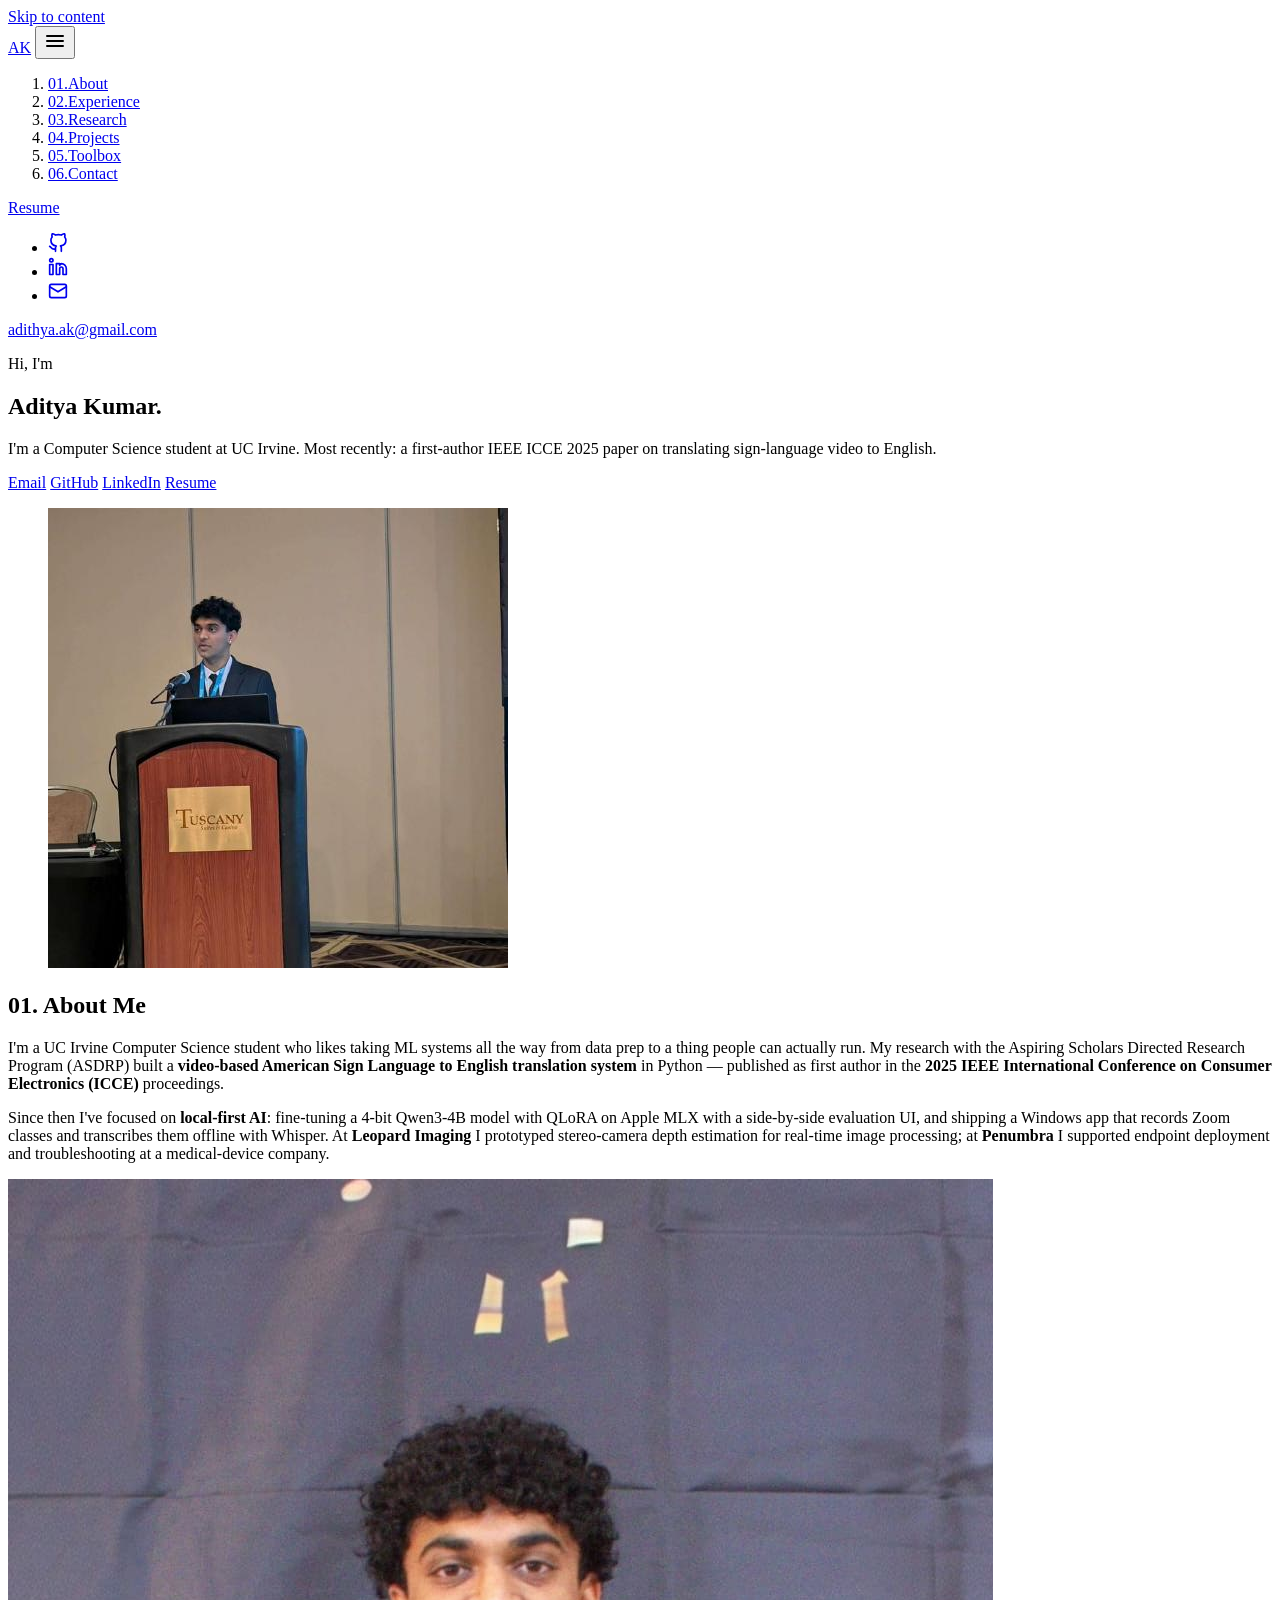
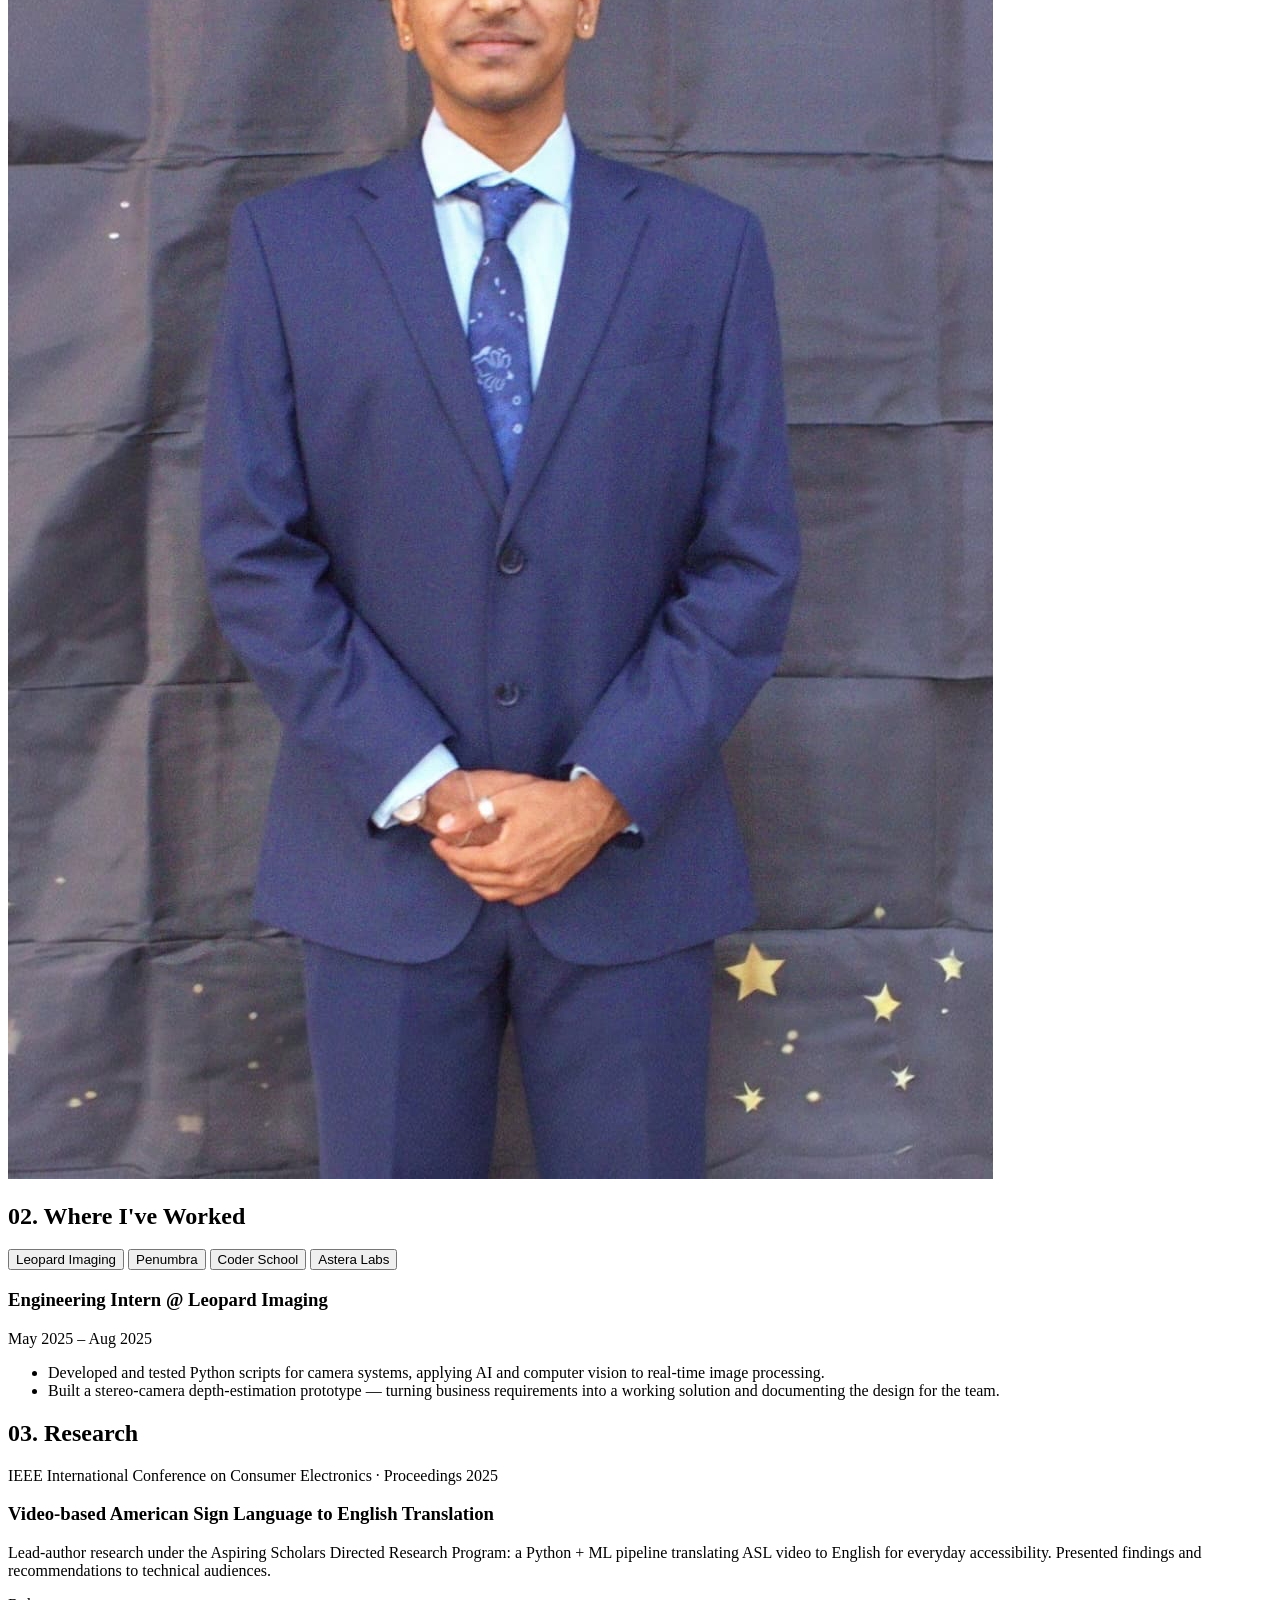
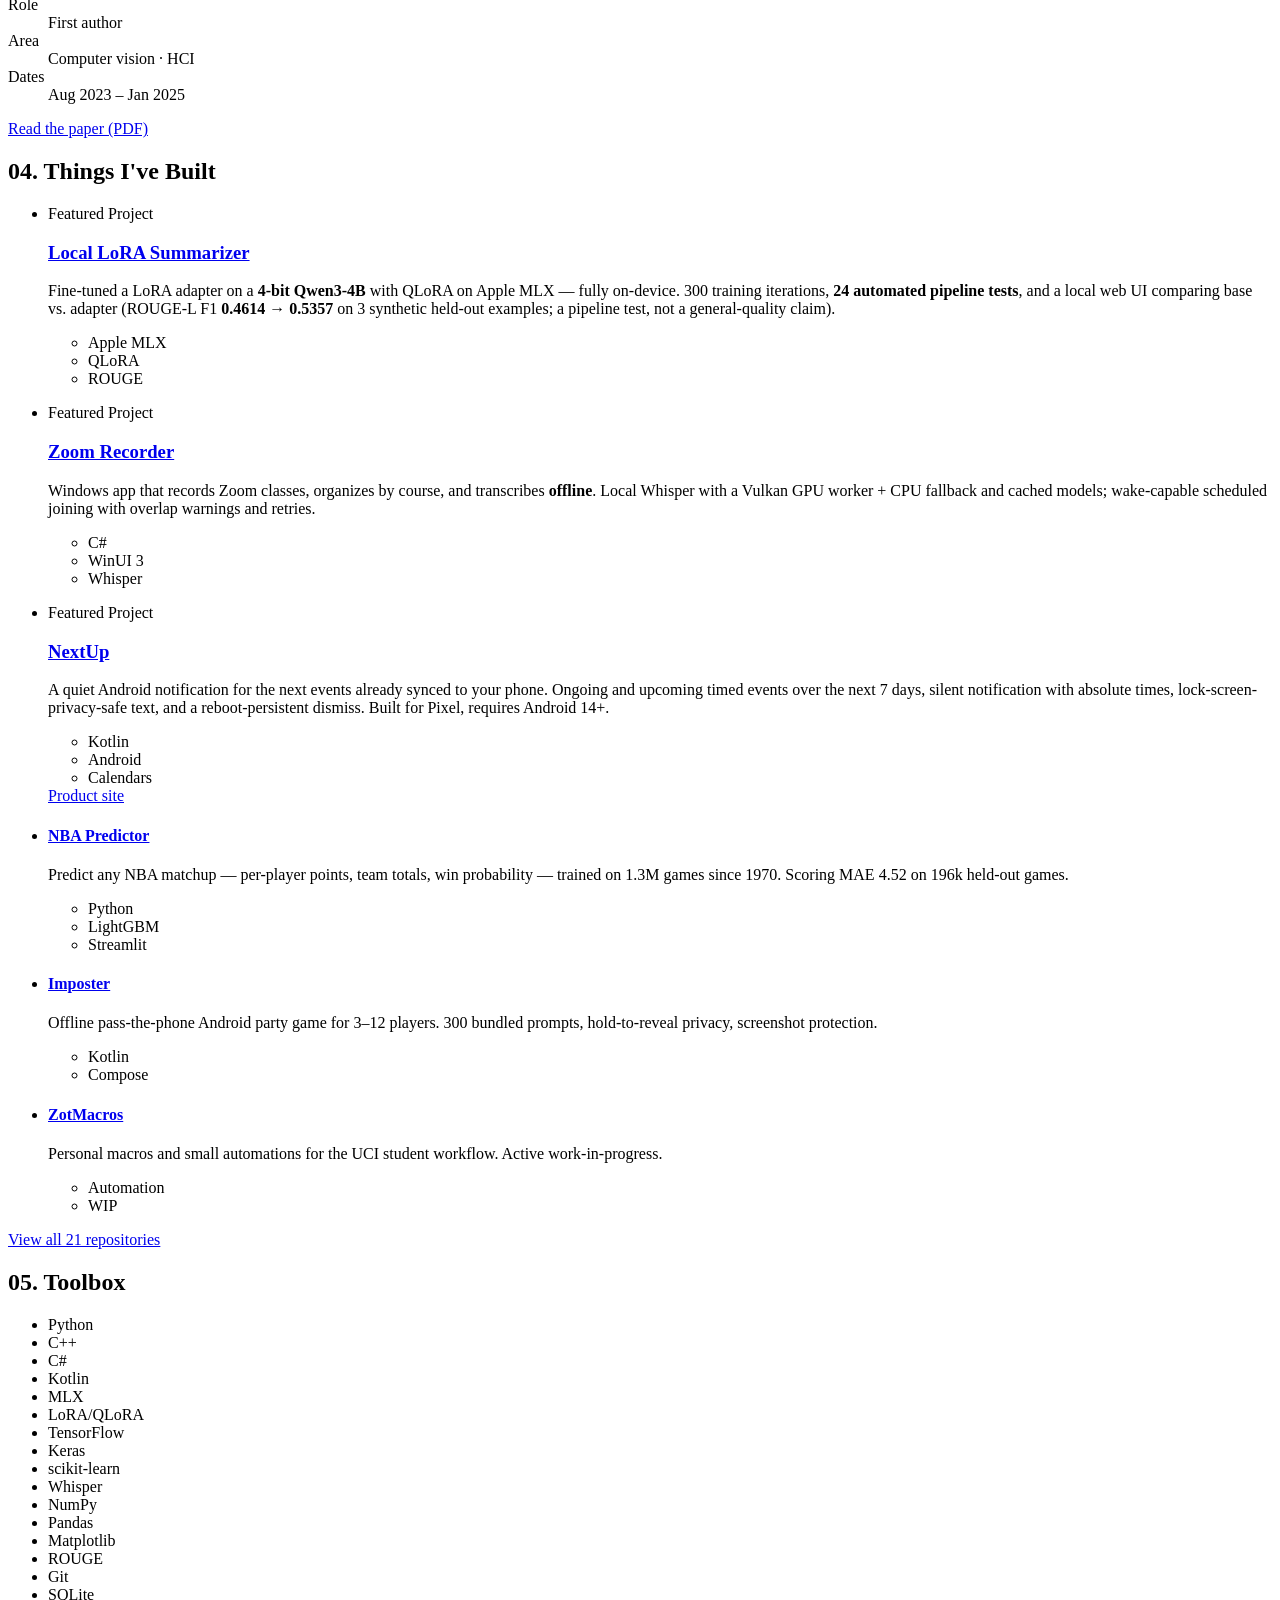
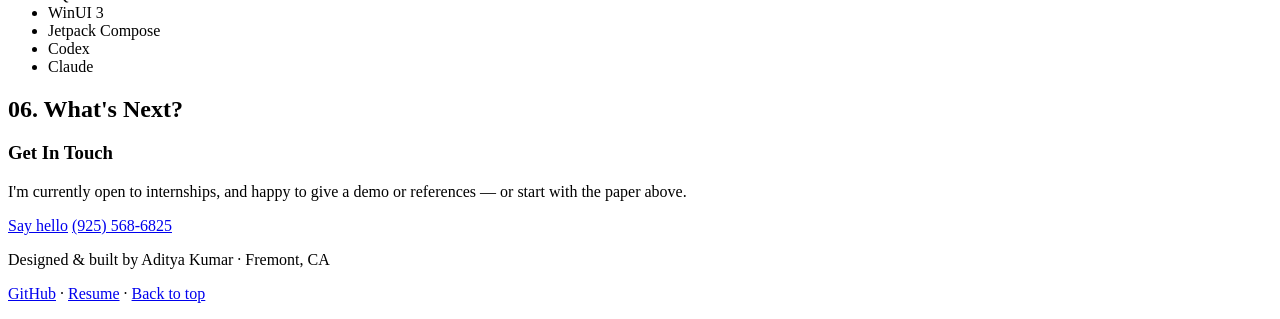
==== index.html @ 3fb46776 "Personal portfolio site (fusion design), published via GitHub Pages" ====
<!doctype html>
<html lang="en">
<head>
  <meta charset="utf-8" />
  <meta name="viewport" content="width=device-width, initial-scale=1" />
  <title>Aditya Kumar — Computer Science @ UC Irvine</title>
  <meta name="description" content="Aditya Kumar is a Computer Science student at UC Irvine, first author of an IEEE ICCE 2025 paper on video-based ASL translation. He builds local-first ML systems and on-device apps." />
  <link rel="icon" href="data:image/svg+xml,<svg xmlns='http://www.w3.org/2000/svg' viewBox='0 0 100 100'><rect width='100' height='100' rx='24' fill='%231B1B1F'/><text x='50' y='66' font-size='38' text-anchor='middle' font-family='sans-serif' font-weight='900' fill='%23FFC53D'>AK</text></svg>" />
  <link rel="preconnect" href="https://fonts.googleapis.com" />
  <link rel="preconnect" href="https://fonts.gstatic.com" crossorigin />
  <link href="https://fonts.googleapis.com/css2?family=Archivo:wght@500;600;700;800;900&family=Inter:wght@400;500;600&family=JetBrains+Mono:wght@400;500&display=swap" rel="stylesheet" />
  <link rel="stylesheet" href="style.css" />
</head>
<body>
  <a class="skip" href="#main">Skip to content</a>

  <header class="topbar">
    <nav class="topbar-inner" aria-label="Primary">
      <a class="logo" href="#top" aria-label="Aditya Kumar, back to top"><span aria-hidden="true">AK</span></a>
      <button class="menu-btn" id="menuBtn" aria-expanded="false" aria-controls="menuList" aria-label="Menu">
        <svg width="24" height="24" viewBox="0 0 24 24" fill="none" stroke="currentColor" stroke-width="2" stroke-linecap="round"><path d="M4 7h16M4 12h16M4 17h16"/></svg>
      </button>
      <div class="menu" id="menuList">
        <ol>
          <li><a href="#about"><span>01.</span>About</a></li>
          <li><a href="#experience"><span>02.</span>Experience</a></li>
          <li><a href="#research"><span>03.</span>Research</a></li>
          <li><a href="#projects"><span>04.</span>Projects</a></li>
          <li><a href="#skills"><span>05.</span>Toolbox</a></li>
          <li><a href="#contact"><span>06.</span>Contact</a></li>
        </ol>
        <div class="menu-foot">
          <a class="resume-btn" href="assets/Aditya-Kumar-Resume.pdf" download>Resume</a>
        </div>
      </div>
    </nav>
  </header>

  <div class="rail rail-left" aria-hidden="true">
    <ul>
      <li><a href="https://github.com/adityatheperson" target="_blank" rel="noopener" aria-label="GitHub" tabindex="-1"><svg width="20" height="20" viewBox="0 0 24 24" fill="none" stroke="currentColor" stroke-width="2" stroke-linecap="round" stroke-linejoin="round"><path d="M9 19c-5 1.5-5-2.5-7-3m14 6v-3.87a3.37 3.37 0 0 0-.94-2.61c3.14-.35 6.44-1.54 6.44-7A5.44 5.44 0 0 0 20 4.77 5.07 5.07 0 0 0 19.91 1S18.73.65 16 2.48a13.38 13.38 0 0 0-7 0C6.27.65 5.09 1 5.09 1A5.07 5.07 0 0 0 5 4.77a5.44 5.44 0 0 0-1.5 3.78c0 5.42 3.3 6.61 6.44 7A3.37 3.37 0 0 0 9 18.13V22"/></svg></a></li>
      <li><a href="https://www.linkedin.com/in/aditya-kumar-uci" target="_blank" rel="noopener" aria-label="LinkedIn" tabindex="-1"><svg width="20" height="20" viewBox="0 0 24 24" fill="none" stroke="currentColor" stroke-width="2" stroke-linecap="round" stroke-linejoin="round"><path d="M16 8a6 6 0 0 1 6 6v7h-4v-7a2 2 0 0 0-2-2 2 2 0 0 0-2 2v7h-4V8h4v2a6 6 0 0 1 2-2z"/><rect x="2" y="9" width="4" height="12"/><circle cx="4" cy="4" r="2"/></svg></a></li>
      <li><a href="mailto:adithya.ak@gmail.com" aria-label="Email" tabindex="-1"><svg width="20" height="20" viewBox="0 0 24 24" fill="none" stroke="currentColor" stroke-width="2" stroke-linecap="round" stroke-linejoin="round"><rect x="2" y="4" width="20" height="16" rx="2"/><path d="m22 7-10 6L2 7"/></svg></a></li>
    </ul>
  </div>
  <div class="rail rail-right" aria-hidden="true">
    <a href="mailto:adithya.ak@gmail.com" tabindex="-1">adithya.ak@gmail.com</a>
  </div>

  <main id="main">
    <section class="hero" id="top" aria-label="Introduction">
      <div class="hero-text">
        <p class="mono greeting">Hi, I'm</p>
        <h1>Aditya Kumar.</h1>
        <p class="lede">I'm a Computer Science student at UC Irvine. Most recently: a first-author IEEE ICCE 2025 paper on translating sign-language video to English.</p>
        <p class="intro-links">
          <a href="mailto:adithya.ak@gmail.com">Email</a>
          <a href="https://github.com/adityatheperson" target="_blank" rel="noopener">GitHub</a>
          <a href="https://www.linkedin.com/in/aditya-kumar-uci" target="_blank" rel="noopener">LinkedIn</a>
          <a href="assets/Aditya-Kumar-Resume.pdf" download>Resume</a>
        </p>
      </div>
      <figure class="hero-photo">
        <img src="assets/portrait.jpg" alt="Aditya Kumar presenting at a podium" width="460" height="460" fetchpriority="high" />
      </figure>
    </section>

    <section class="section" id="about" aria-label="About">
      <h2 class="numbered"><span>01.</span> About Me</h2>
      <div class="about-grid">
        <div class="about-copy">
          <p>I'm a UC Irvine Computer Science student who likes taking ML systems all the way from data prep to a thing people can actually run. My research with the Aspiring Scholars Directed Research Program (ASDRP) built a <strong>video-based American Sign Language to English translation system</strong> in Python — published as first author in the <strong>2025 IEEE International Conference on Consumer Electronics (ICCE)</strong> proceedings.</p>
          <p>Since then I've focused on <strong>local-first AI</strong>: fine-tuning a 4-bit Qwen3-4B model with QLoRA on Apple MLX with a side-by-side evaluation UI, and shipping a Windows app that records Zoom classes and transcribes them offline with Whisper. At <strong>Leopard Imaging</strong> I prototyped stereo-camera depth estimation for real-time image processing; at <strong>Penumbra</strong> I supported endpoint deployment and troubleshooting at a medical-device company.</p>
        </div>
        <div class="about-photo">
          <img src="assets/about-photo.jpg" alt="Portrait of Aditya Kumar" width="985" height="1600" loading="lazy" />
        </div>
      </div>
    </section>

    <section class="section" id="experience" aria-label="Experience">
      <h2 class="numbered"><span>02.</span> Where I've Worked</h2>
      <div class="tabs" id="jobTabs">
        <div class="tab-list" role="tablist" aria-label="Jobs">
          <button role="tab" id="tab-0" aria-controls="panel-0" aria-selected="true">Leopard Imaging</button>
          <button role="tab" id="tab-1" aria-controls="panel-1" aria-selected="false" tabindex="-1">Penumbra</button>
          <button role="tab" id="tab-2" aria-controls="panel-2" aria-selected="false" tabindex="-1">Coder School</button>
          <button role="tab" id="tab-3" aria-controls="panel-3" aria-selected="false" tabindex="-1">Astera Labs</button>
        </div>
        <div class="tab-panels">
          <div role="tabpanel" id="panel-0" aria-labelledby="tab-0">
            <h3>Engineering Intern <span class="at">@ Leopard Imaging</span></h3>
            <p class="mono range">May 2025 – Aug 2025</p>
            <ul>
              <li>Developed and tested Python scripts for camera systems, applying AI and computer vision to real-time image processing.</li>
              <li>Built a stereo-camera depth-estimation prototype — turning business requirements into a working solution and documenting the design for the team.</li>
            </ul>
          </div>
          <div role="tabpanel" id="panel-1" aria-labelledby="tab-1" hidden>
            <h3>Information Technology Intern <span class="at">@ <a href="https://www.penumbrainc.com" target="_blank" rel="noopener">Penumbra, Inc.</a></span></h3>
            <p class="mono range">Jun 2026 – Aug 2026</p>
            <ul><li>Supported endpoint hardware deployment, enterprise software, and troubleshooting for internal users at a medical-device company.</li></ul>
          </div>
          <div role="tabpanel" id="panel-2" aria-labelledby="tab-2" hidden>
            <h3>Code Teacher <span class="at">@ The Coder School</span></h3>
            <p class="mono range">Jan 2026 – Present · 10 hrs/wk</p>
            <ul>
              <li>Teach project-based coding to kids from 2nd to 9th grade — concepts through building, not lectures.</li>
              <li>Mainly Scratch with younger kids and Python with older ones.</li>
            </ul>
          </div>
          <div role="tabpanel" id="panel-3" aria-labelledby="tab-3" hidden>
            <h3>Intern <span class="at">@ <a href="https://www.asteralabs.com" target="_blank" rel="noopener">Astera Labs</a></span></h3>
            <p class="mono range">May 2022 – Aug 2022 · 26 hrs/wk</p>
            <ul>
              <li>Paid summer intern (grade 9) at a connectivity-chip company, rotating across departments and mentors.</li>
              <li>Assisted in writing accessory programs and refining chip-design processes; built skills in presentation, organization, communication, and design process.</li>
            </ul>
          </div>
        </div>
      </div>
    </section>

    <section class="section" id="research" aria-label="Research">
      <h2 class="numbered"><span>03.</span> Research</h2>
      <article class="paper">
        <p class="mono venue">IEEE International Conference on Consumer Electronics · Proceedings 2025</p>
        <h3>Video-based American Sign Language to English Translation</h3>
        <p>Lead-author research under the Aspiring Scholars Directed Research Program: a Python + ML pipeline translating ASL video to English for everyday accessibility. Presented findings and recommendations to technical audiences.</p>
        <dl class="paper-meta">
          <div><dt>Role</dt><dd>First author</dd></div>
          <div><dt>Area</dt><dd>Computer vision · HCI</dd></div>
          <div><dt>Dates</dt><dd>Aug 2023 – Jan 2025</dd></div>
        </dl>
        <a class="text-link" href="assets/Aditya-Kumar-ASL-Paper-ICCE-2025.pdf" target="_blank" rel="noopener">Read the paper (PDF)</a>
      </article>
    </section>

    <section class="section" id="projects" aria-label="Projects">
      <h2 class="numbered"><span>04.</span> Things I've Built</h2>
      <ul class="featured-list">
        <li class="sticker s-blue">
          <p class="mono overline">Featured Project</p>
          <h3><a href="https://github.com/adityatheperson/lorasummarizer" target="_blank" rel="noopener">Local LoRA Summarizer</a></h3>
          <p>Fine-tuned a LoRA adapter on a <strong>4-bit Qwen3-4B</strong> with QLoRA on Apple MLX — fully on-device. 300 training iterations, <strong>24 automated pipeline tests</strong>, and a local web UI comparing base vs. adapter (ROUGE-L F1 <strong>0.4614 → 0.5357</strong> on 3 synthetic held-out examples; a pipeline test, not a general-quality claim).</p>
          <ul class="mono tech"><li>Apple MLX</li><li>QLoRA</li><li>ROUGE</li></ul>
        </li>
        <li class="sticker s-green">
          <p class="mono overline">Featured Project</p>
          <h3><a href="https://github.com/adityatheperson/ZoomRecorder" target="_blank" rel="noopener">Zoom Recorder</a></h3>
          <p>Windows app that records Zoom classes, organizes by course, and transcribes <strong>offline</strong>. Local Whisper with a Vulkan GPU worker + CPU fallback and cached models; wake-capable scheduled joining with overlap warnings and retries.</p>
          <ul class="mono tech"><li>C#</li><li>WinUI 3</li><li>Whisper</li></ul>
        </li>
        <li class="sticker s-yellow">
          <p class="mono overline">Featured Project</p>
          <h3><a href="https://github.com/adityatheperson/Nextup" target="_blank" rel="noopener">NextUp</a></h3>
          <p>A quiet Android notification for the next events already synced to your phone. Ongoing and upcoming timed events over the next 7 days, silent notification with absolute times, lock-screen-privacy-safe text, and a reboot-persistent dismiss. Built for Pixel, requires Android 14+.</p>
          <ul class="mono tech"><li>Kotlin</li><li>Android</li><li>Calendars</li></ul>
          <a class="text-link" href="https://adityatheperson.github.io/Nextup/" target="_blank" rel="noopener">Product site</a>
        </li>
      </ul>
      <ul class="other-grid">
        <li class="sticker s-orange">
          <h4><a href="https://github.com/adityatheperson/nbapredictor" target="_blank" rel="noopener">NBA Predictor</a></h4>
          <p>Predict any NBA matchup — per-player points, team totals, win probability — trained on 1.3M games since 1970. Scoring MAE 4.52 on 196k held-out games.</p>
          <ul class="mono tech"><li>Python</li><li>LightGBM</li><li>Streamlit</li></ul>
        </li>
        <li class="sticker s-purple">
          <h4><a href="https://github.com/adityatheperson/imposter" target="_blank" rel="noopener">Imposter</a></h4>
          <p>Offline pass-the-phone Android party game for 3–12 players. 300 bundled prompts, hold-to-reveal privacy, screenshot protection.</p>
          <ul class="mono tech"><li>Kotlin</li><li>Compose</li></ul>
        </li>
        <li class="sticker s-pink">
          <h4><a href="https://github.com/adityatheperson/ZotMacros" target="_blank" rel="noopener">ZotMacros</a></h4>
          <p>Personal macros and small automations for the UCI student workflow. Active work-in-progress.</p>
          <ul class="mono tech"><li>Automation</li><li>WIP</li></ul>
        </li>
      </ul>
      <a class="text-link" href="https://github.com/adityatheperson?tab=repositories" target="_blank" rel="noopener">View all 21 repositories</a>
    </section>

    <section class="section" id="skills" aria-label="Skills">
      <h2 class="numbered"><span>05.</span> Toolbox</h2>
      <ul class="chips">
        <li>Python</li><li>C++</li><li>C#</li><li>Kotlin</li><li>MLX</li><li>LoRA/QLoRA</li><li>TensorFlow</li><li>Keras</li><li>scikit-learn</li><li>Whisper</li><li>NumPy</li><li>Pandas</li><li>Matplotlib</li><li>ROUGE</li><li>Git</li><li>SQLite</li><li>WinUI 3</li><li>Jetpack Compose</li><li>Codex</li><li>Claude</li>
      </ul>
    </section>

    <section class="section contact" id="contact" aria-label="Contact">
      <h2 class="numbered center"><span>06.</span> What's Next?</h2>
      <h3 class="big-cta">Get In Touch</h3>
      <p>I'm currently open to internships, and happy to give a demo or references — or start with the paper above.</p>
      <div class="hero-cta center">
        <a class="btn-solid" href="mailto:adithya.ak@gmail.com">Say hello</a>
        <a class="btn-outline" href="tel:+19255686825">(925) 568-6825</a>
      </div>
    </section>
  </main>

  <footer>
    <p>Designed &amp; built by Aditya Kumar · Fremont, CA</p>
    <p class="mono"><a href="https://github.com/adityatheperson" target="_blank" rel="noopener">GitHub</a> · <a href="assets/Aditya-Kumar-Resume.pdf" download>Resume</a> · <a href="#top">Back to top</a></p>
  </footer>

  <script src="main.js" defer></script>
</body>
</html>
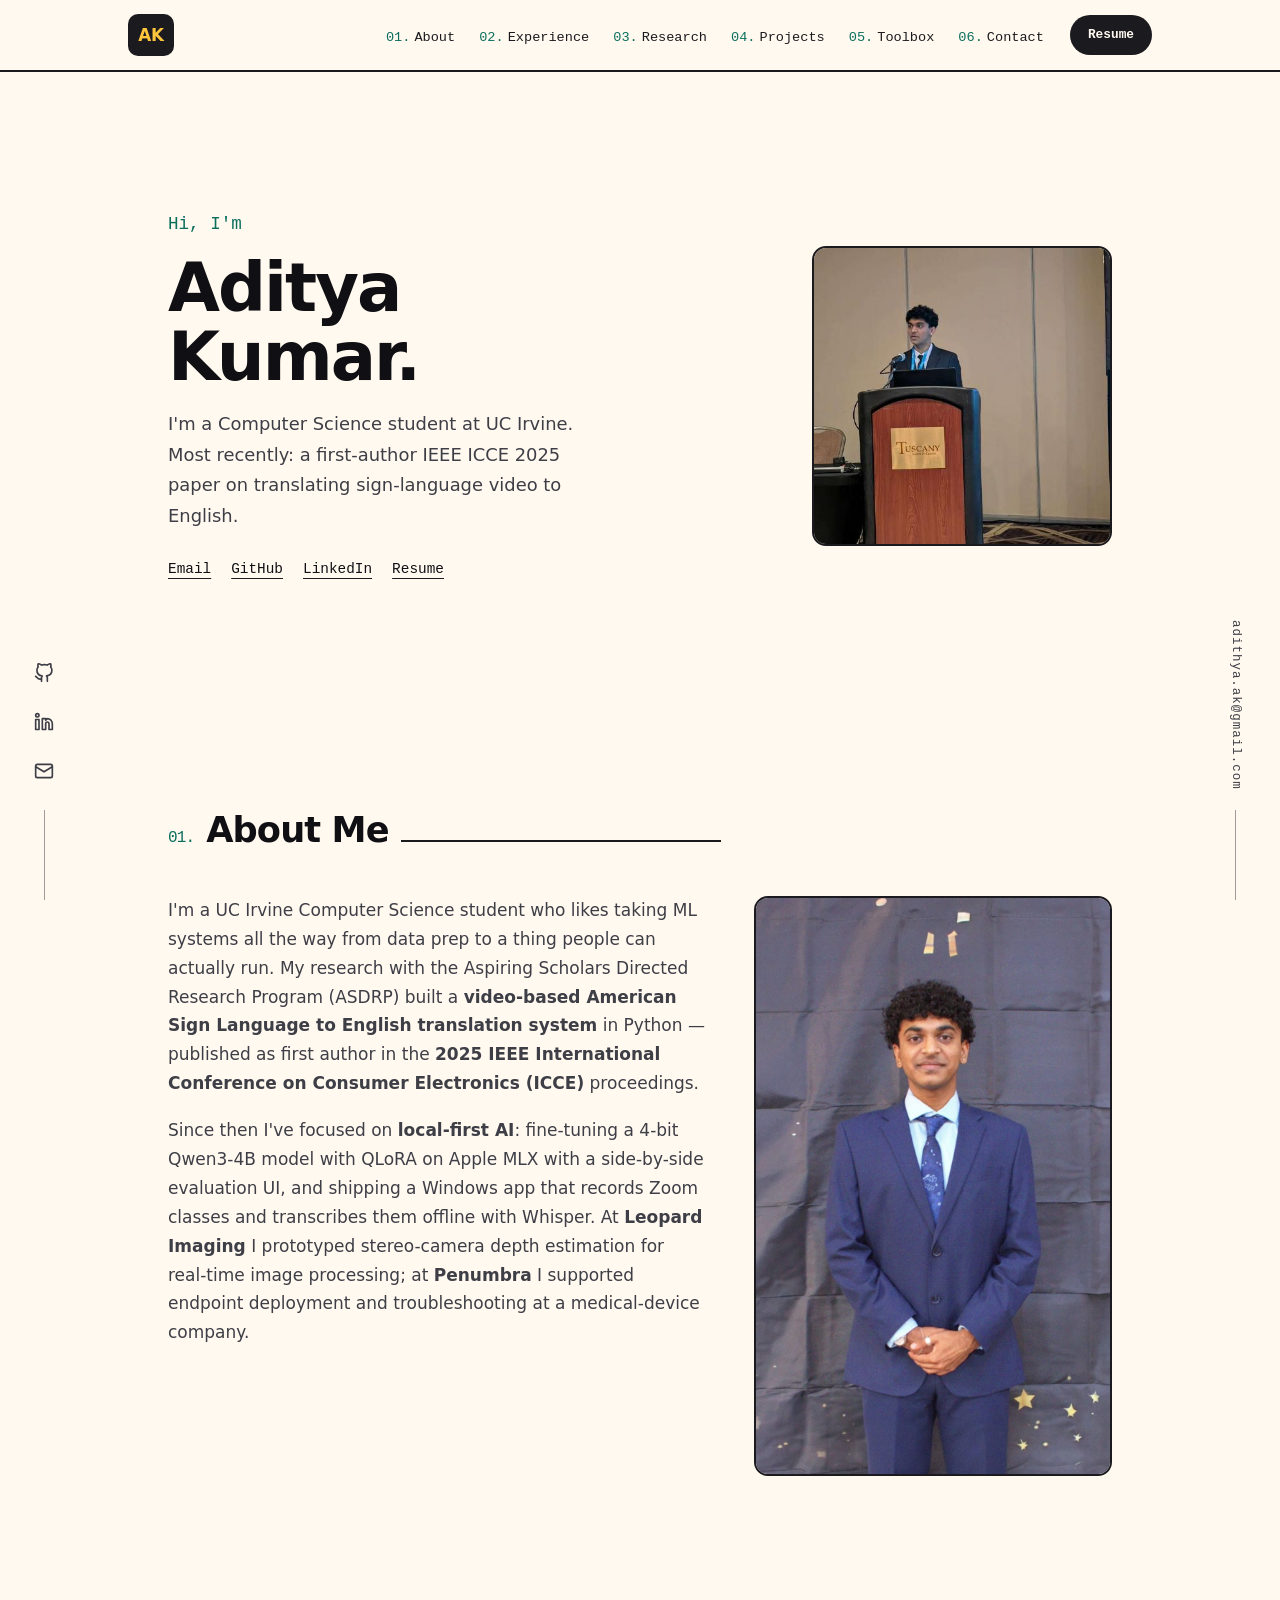
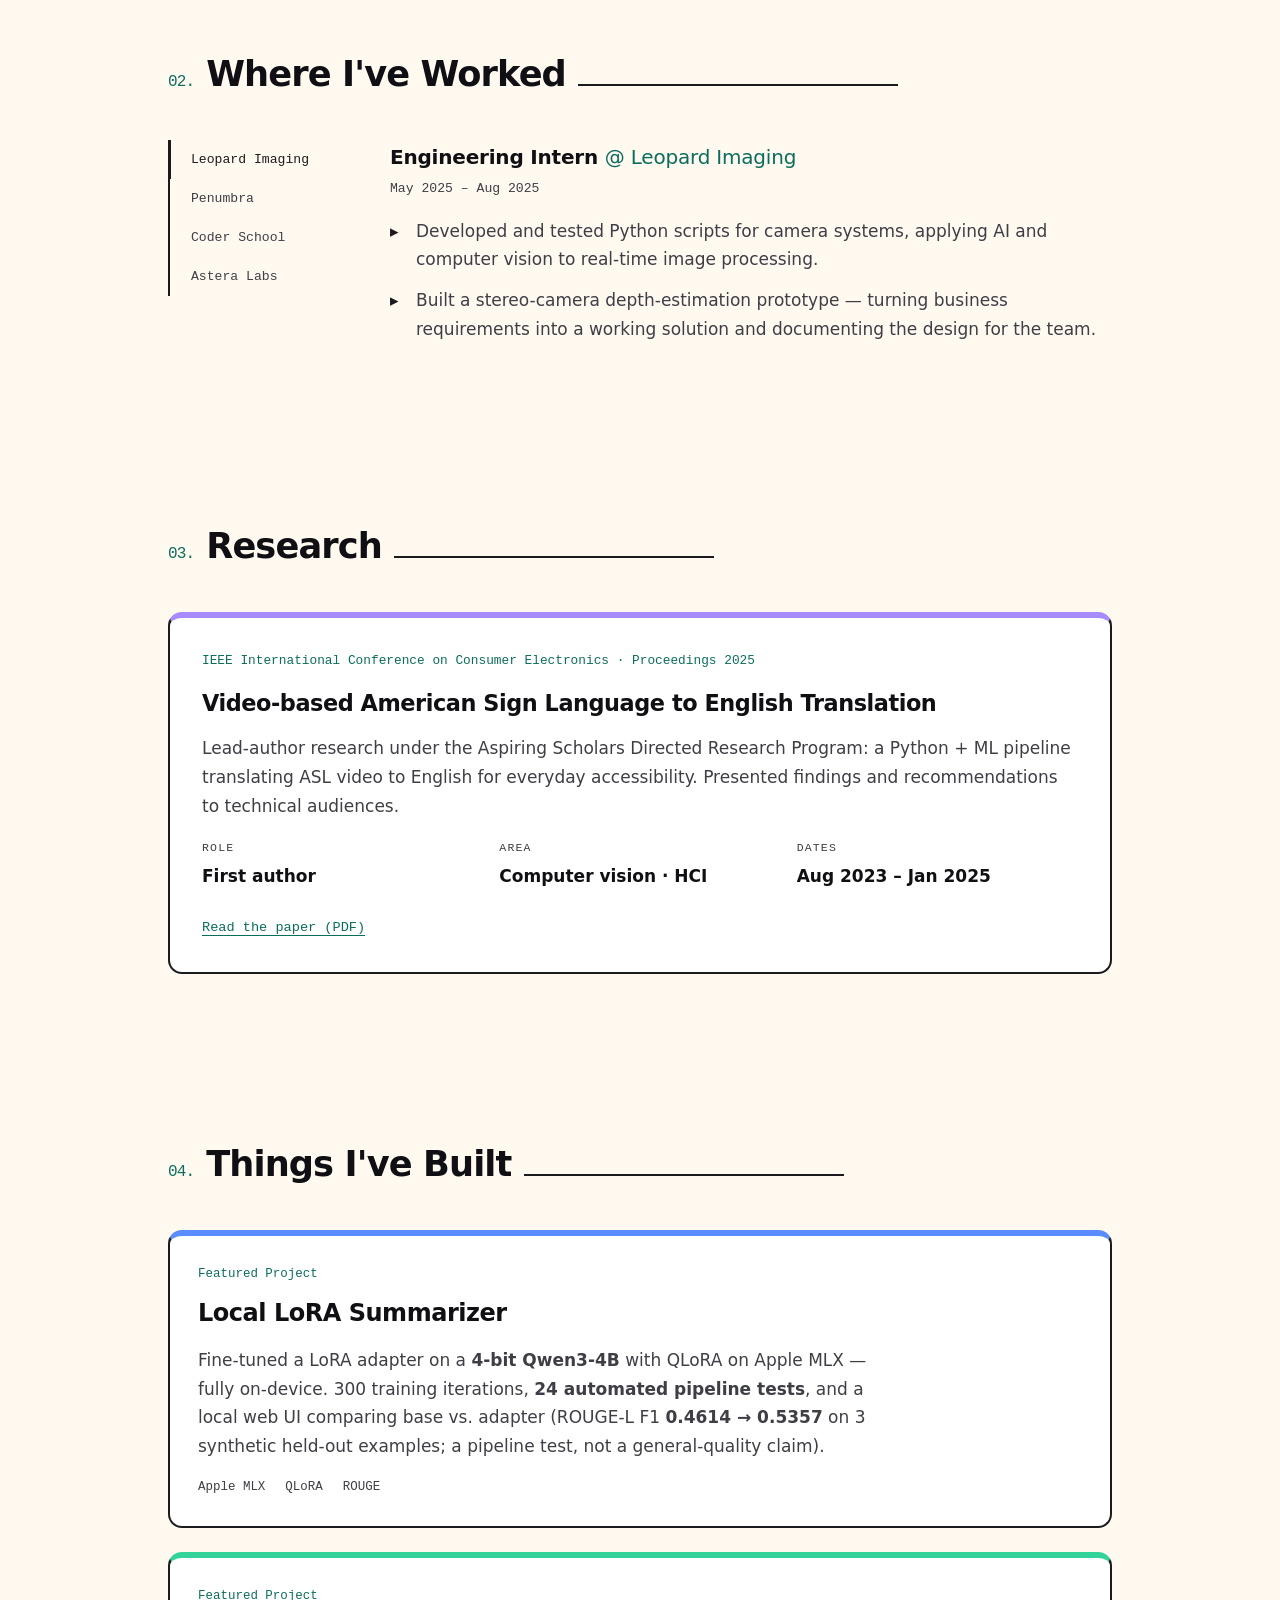
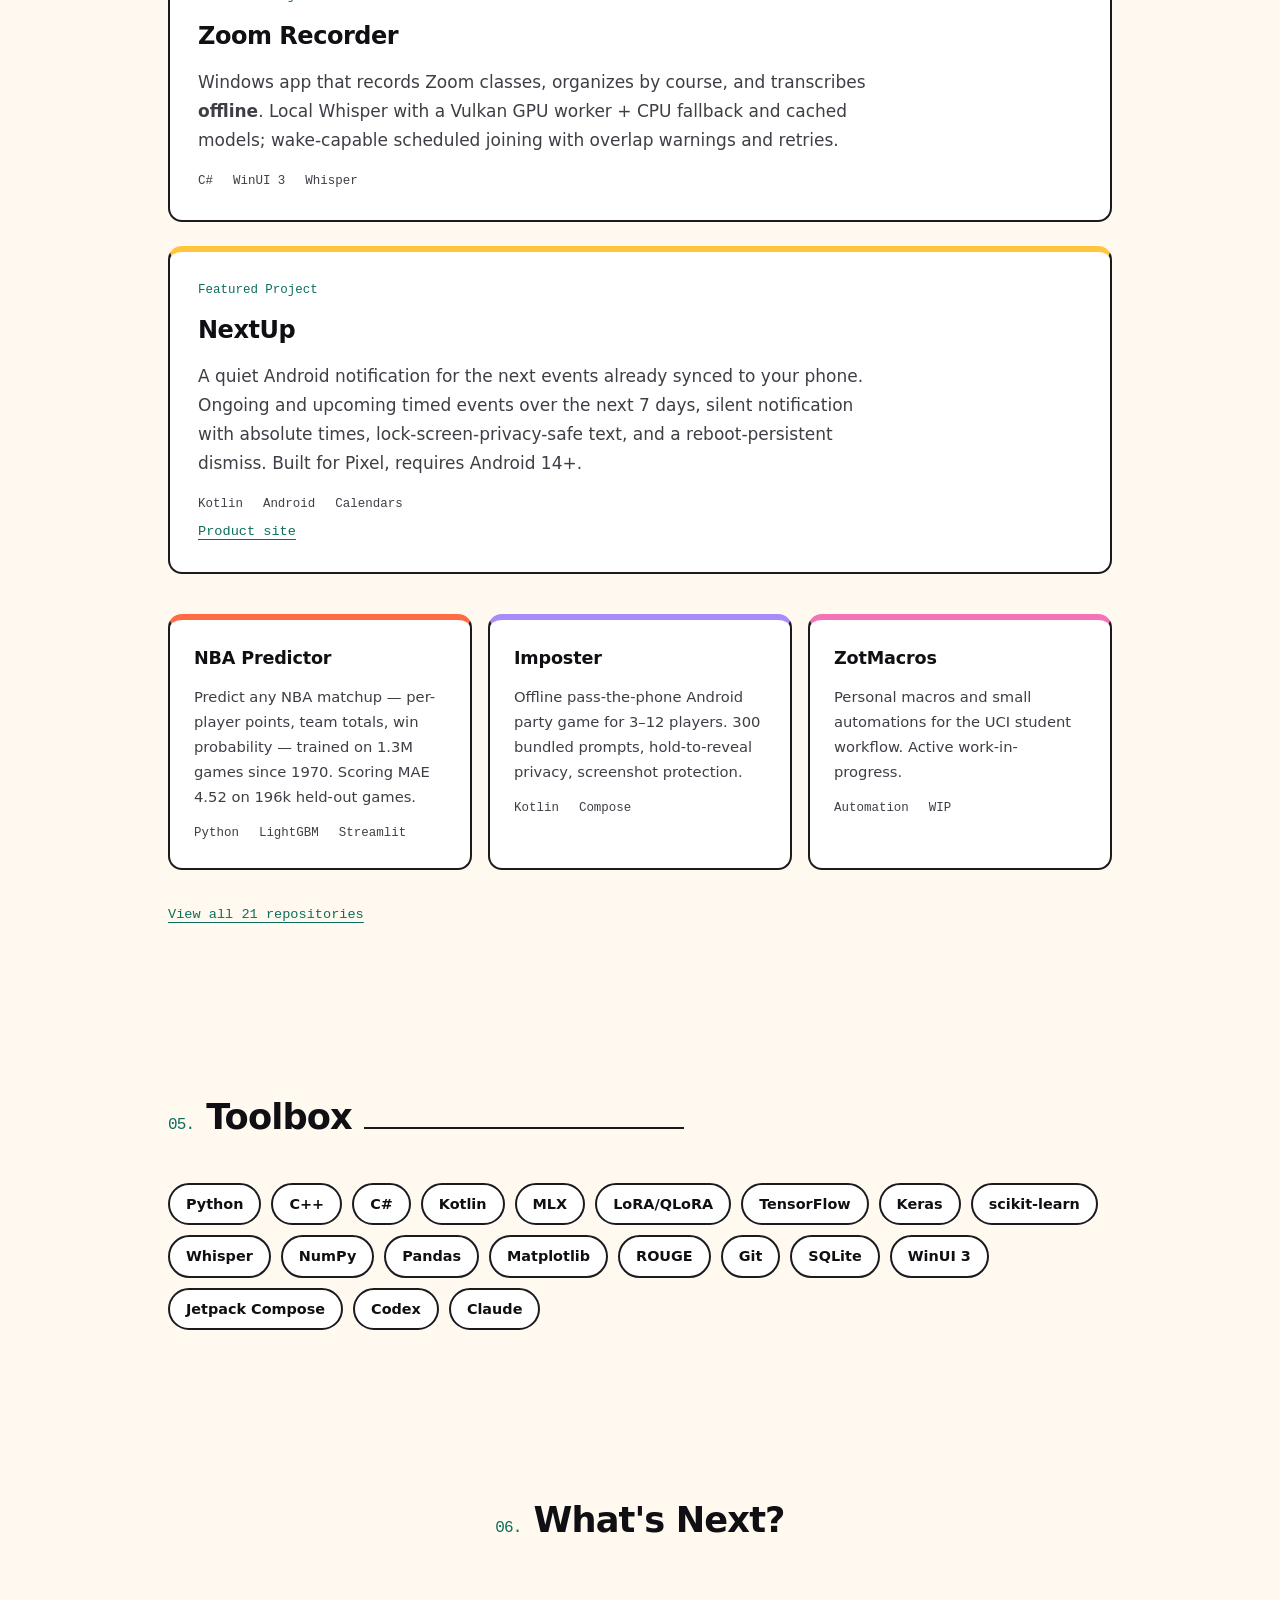
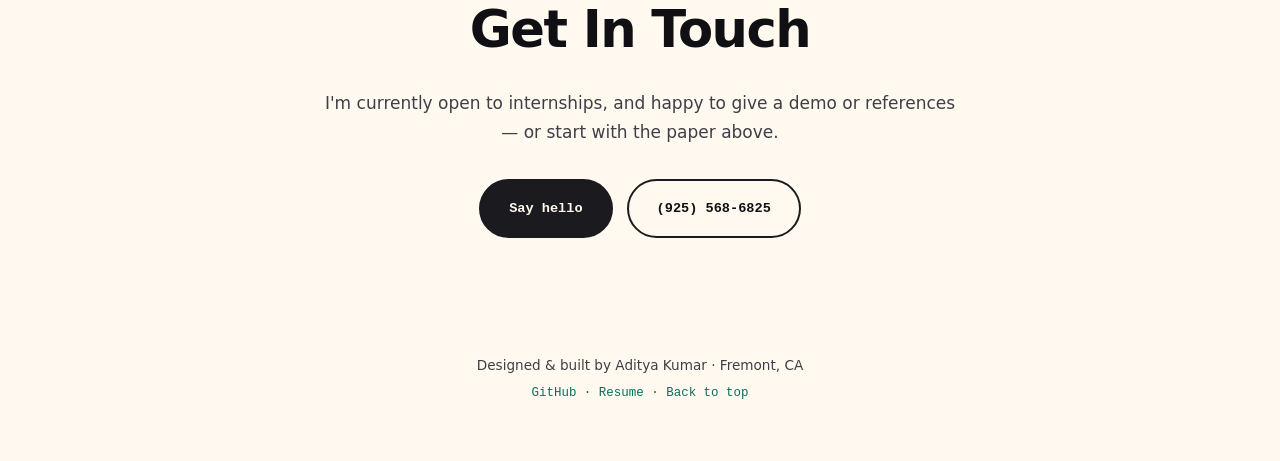
==== commit ad4ee055: "Fix stylesheet and script paths for Pages root" ====
--- a/index.html
+++ b/index.html
@@ -9,7 +9,7 @@
   <link rel="preconnect" href="https://fonts.googleapis.com" />
   <link rel="preconnect" href="https://fonts.gstatic.com" crossorigin />
   <link href="https://fonts.googleapis.com/css2?family=Archivo:wght@500;600;700;800;900&family=Inter:wght@400;500;600&family=JetBrains+Mono:wght@400;500&display=swap" rel="stylesheet" />
-  <link rel="stylesheet" href="style.css" />
+  <link rel="stylesheet" href="assets/css/style.css" />
 </head>
 <body>
   <a class="skip" href="#main">Skip to content</a>
@@ -202,6 +202,6 @@
     <p class="mono"><a href="https://github.com/adityatheperson" target="_blank" rel="noopener">GitHub</a> · <a href="assets/Aditya-Kumar-Resume.pdf" download>Resume</a> · <a href="#top">Back to top</a></p>
   </footer>
 
-  <script src="main.js" defer></script>
+  <script src="assets/js/main.js" defer></script>
 </body>
 </html>
--- a/assets/css/style.css
+++ b/assets/css/style.css
@@ -0,0 +1,215 @@
+:root {
+  --ground: #fff9f0;
+  --ground-soft: #ffffff;
+  --panel: #ffffff;
+  --line: #1b1b1f;
+  --body: #3e3e46;
+  --strong: #1b1b1f;
+  --bright: #101014;
+  --label: #0b6e5d;
+  --cta: #1b1b1f;
+  --cta-ink: #fff9f0;
+  --orange: #ff6b45;
+  --blue: #5b8cff;
+  --green: #34d399;
+  --purple: #a78bfa;
+  --yellow: #ffc53d;
+  --pink: #f472b6;
+  --display: "Archivo", system-ui, sans-serif;
+  --sans: "Inter", system-ui, -apple-system, "Segoe UI", sans-serif;
+  --mono: "JetBrains Mono", ui-monospace, "SF Mono", monospace;
+}
+* { box-sizing: border-box; }
+html { scroll-behavior: smooth; scroll-padding-top: 90px; }
+body {
+  margin: 0; background: var(--ground); color: var(--body);
+  font-family: var(--sans); line-height: 1.7; font-size: 17px;
+  transition: background 0.25s ease, color 0.25s ease;
+}
+::selection { background: var(--cta); color: var(--cta-ink); }
+::-webkit-scrollbar { width: 10px; }
+::-webkit-scrollbar-track { background: var(--ground); }
+::-webkit-scrollbar-thumb { background: var(--line); border-radius: 8px; }
+a { color: var(--label); }
+:focus-visible { outline: 3px solid var(--blue); outline-offset: 3px; border-radius: 6px; }
+.mono { font-family: var(--mono); font-variant-numeric: tabular-nums; }
+.skip {
+  position: absolute; left: -999px; top: 0; z-index: 100;
+  background: var(--cta); color: var(--cta-ink);
+  padding: 10px 16px; font-weight: 700; border-radius: 0 0 8px 0;
+}
+.skip:focus { left: 0; }
+
+/* Top bar */
+.topbar { position: sticky; top: 0; z-index: 40; background: color-mix(in srgb, var(--ground) 88%, transparent); backdrop-filter: blur(10px); border-bottom: 2px solid var(--line); }
+.topbar-inner { max-width: 1080px; margin: 0 auto; padding: 14px 28px; display: flex; align-items: center; justify-content: space-between; }
+.logo {
+  font-family: var(--display); font-weight: 900; font-size: 1.05rem; letter-spacing: -0.02em;
+  background: #1b1b1f; color: #ffc53d; text-decoration: none;
+  min-width: 46px; height: 42px; padding: 0 10px;
+  display: inline-grid; place-items: center; border-radius: 10px;
+}
+.logo:hover { background: var(--orange); color: #fff; }
+.menu-btn { display: none; background: none; border: 0; color: var(--bright); cursor: pointer; padding: 8px; }
+.menu { display: flex; align-items: center; gap: 26px; }
+.menu ol { display: flex; gap: 24px; list-style: none; margin: 0; padding: 0; }
+.menu ol a { color: var(--strong); text-decoration: none; font-size: 0.85rem; font-family: var(--mono); }
+.menu ol a span { color: var(--label); margin-right: 4px; }
+.menu ol a:hover { color: var(--label); }
+.menu-foot { display: flex; align-items: center; gap: 12px; }
+.resume-btn {
+  background: var(--cta); color: var(--cta-ink); text-decoration: none; font-weight: 700;
+  font-family: var(--mono); font-size: 0.8rem; padding: 9px 18px; border-radius: 999px;
+}
+.resume-btn:hover { transform: translateY(-1px); }
+
+/* Rails */
+.rail { position: fixed; bottom: 0; z-index: 30; display: flex; flex-direction: column; align-items: center; gap: 20px; }
+.rail::after { content: ""; width: 1px; height: 90px; background: var(--body); opacity: 0.5; }
+.rail-left { left: 34px; }
+.rail-left ul { list-style: none; margin: 0; padding: 0; display: flex; flex-direction: column; gap: 20px; }
+.rail-left a { color: var(--body); }
+.rail-left a:hover { color: var(--label); }
+.rail-right { right: 34px; }
+.rail-right a {
+  writing-mode: vertical-rl; font-family: var(--mono); font-size: 0.78rem;
+  letter-spacing: 0.08em; color: var(--body); text-decoration: none;
+}
+.rail-right a:hover { color: var(--label); }
+
+main { max-width: 1000px; margin: 0 auto; padding: 0 28px; }
+
+/* Hero: a quiet introduction */
+.hero { min-height: 72vh; display: grid; grid-template-columns: 1fr auto; gap: 56px; align-items: center; padding: 56px 0; }
+.greeting { color: var(--label); font-size: clamp(0.95rem, 2vw, 1.1rem); margin: 0 0 14px; }
+.hero h1 {
+  margin: 0 0 18px; color: var(--bright); font-weight: 900; font-family: var(--display);
+  font-size: clamp(2.6rem, 7vw, 4.2rem); line-height: 1.02; letter-spacing: -0.03em;
+}
+.hero .lede { font-size: 1.12rem; max-width: 60ch; margin: 0 0 26px; }
+.hero .lede strong { color: var(--strong); font-weight: 600; }
+.intro-links { display: flex; flex-wrap: wrap; gap: 8px 20px; margin: 0; font-family: var(--mono); font-size: 0.9rem; }
+.intro-links a { color: var(--bright); text-decoration: underline; text-underline-offset: 5px; text-decoration-color: var(--line); }
+.intro-links a:hover { color: var(--cta); text-decoration-color: var(--cta); }
+.hero-photo { margin: 0; width: min(300px, 100%); justify-self: end; }
+.hero-photo img { width: 100%; height: auto; aspect-ratio: 1; object-fit: cover; display: block; border: 2px solid var(--line); border-radius: 14px; }
+@media (prefers-reduced-motion: reduce) {
+  html { scroll-behavior: auto; }
+}
+
+/* Sections */
+.section { padding: 80px 0; }
+.numbered {
+  display: flex; align-items: baseline; gap: 12px;
+  color: var(--bright); font-family: var(--display); font-weight: 800;
+  font-size: clamp(1.6rem, 3.5vw, 2.2rem); letter-spacing: -0.025em;
+  margin: 0 0 36px;
+}
+.numbered span { font-family: var(--mono); font-weight: 400; font-size: 1rem; color: var(--label); }
+.numbered::after { content: ""; flex: 1; height: 2px; background: var(--line); max-width: 320px; }
+.numbered.center { justify-content: center; }
+.numbered.center::after { display: none; }
+
+/* About */
+.about-grid { display: grid; grid-template-columns: 3fr 2fr; gap: 48px; align-items: start; }
+.about-copy p { margin: 0 0 18px; }
+.about-copy p:last-child { margin-bottom: 0; }
+.about-photo img { width: 100%; height: auto; border-radius: 14px; border: 2px solid var(--line); }
+
+/* Tabs */
+.tabs { display: grid; grid-template-columns: 190px 1fr; gap: 32px; align-items: start; }
+.tab-list { display: flex; flex-direction: column; border-left: 2px solid var(--line); }
+.tab-list button {
+  background: none; border: 0; text-align: left; cursor: pointer;
+  font-family: var(--mono); font-size: 0.82rem; color: var(--body);
+  padding: 12px 20px; border-left: 3px solid transparent; margin-left: -2px;
+}
+.tab-list button[aria-selected="true"] { color: var(--cta); border-left-color: var(--cta); }
+.tab-list button:hover { color: var(--bright); }
+.tab-panels h3 { margin: 0 0 4px; color: var(--bright); font-size: 1.25rem; font-weight: 700; font-family: var(--display); letter-spacing: -0.01em; }
+.tab-panels .at { color: var(--label); font-weight: 400; }
+.tab-panels .at a { color: inherit; }
+.range { font-size: 0.82rem; color: var(--body); margin: 0 0 16px; }
+.tab-panels ul { margin: 0; padding: 0; list-style: none; }
+.tab-panels li { padding: 0 0 12px 26px; position: relative; }
+.tab-panels li::before { content: "▸"; position: absolute; left: 0; color: var(--cta); }
+
+/* Paper */
+.paper { border: 2px solid var(--line); border-radius: 14px; padding: 32px; background: var(--ground-soft); border-top: 6px solid var(--purple); }
+.paper .venue { color: var(--label); font-size: 0.8rem; margin: 0 0 12px; }
+.paper h3 { margin: 0 0 12px; color: var(--bright); font-family: var(--display); font-weight: 800; font-size: 1.4rem; letter-spacing: -0.02em; }
+.paper p { margin: 0 0 18px; }
+.paper-meta { display: grid; grid-template-columns: repeat(3, 1fr); gap: 16px; margin: 0 0 20px; }
+.paper-meta dt { font-family: var(--mono); font-size: 0.72rem; text-transform: uppercase; letter-spacing: 0.1em; color: var(--body); }
+.paper-meta dd { margin: 4px 0 0; color: var(--bright); font-weight: 600; }
+.text-link { font-family: var(--mono); font-size: 0.85rem; text-decoration: underline; text-underline-offset: 4px; }
+.text-link:hover { color: var(--bright); }
+
+/* Projects */
+.featured-list { list-style: none; margin: 0 0 40px; padding: 0; display: grid; gap: 24px; }
+.sticker { background: var(--ground-soft); border: 2px solid var(--line); border-top-width: 6px; border-radius: 14px; padding: 28px; }
+.sticker .overline { color: var(--label); font-size: 0.78rem; margin: 0 0 8px; }
+.sticker h3 { margin: 0 0 12px; font-size: 1.5rem; font-family: var(--display); font-weight: 800; letter-spacing: -0.02em; }
+.sticker h3 a, .other-grid h4 a { color: var(--bright); text-decoration: none; }
+.sticker h3 a:hover, .other-grid h4 a:hover { color: var(--cta); }
+.sticker p { max-width: 64ch; margin: 0 0 16px; }
+.tech { list-style: none; display: flex; flex-wrap: wrap; gap: 8px 20px; margin: 0; padding: 0; font-size: 0.78rem; color: var(--body); }
+.s-orange { border-top-color: var(--orange); }
+.s-blue { border-top-color: var(--blue); }
+.s-green { border-top-color: var(--green); }
+.s-purple { border-top-color: var(--purple); }
+.s-yellow { border-top-color: var(--yellow); }
+.s-pink { border-top-color: var(--pink); }
+.other-grid { list-style: none; margin: 0 0 28px; padding: 0; display: grid; grid-template-columns: repeat(3, 1fr); gap: 16px; }
+.other-grid .sticker { padding: 24px; }
+.other-grid h4 { margin: 0 0 10px; font-size: 1.1rem; font-family: var(--display); font-weight: 800; letter-spacing: -0.01em; }
+.other-grid p { font-size: 0.92rem; margin: 0 0 14px; }
+
+/* Chips */
+.chips { list-style: none; margin: 0; padding: 0; display: flex; flex-wrap: wrap; gap: 10px; }
+.chips li {
+  border: 2px solid var(--line); border-radius: 999px; padding: 7px 16px;
+  font-weight: 700; font-size: 0.9rem; color: var(--bright); background: var(--ground-soft);
+}
+.chips li:nth-child(6n+1):hover { border-color: var(--orange); color: var(--orange); }
+.chips li:nth-child(6n+2):hover { border-color: var(--blue); color: var(--blue); }
+.chips li:nth-child(6n+3):hover { border-color: var(--green); color: var(--green); }
+.chips li:nth-child(6n+4):hover { border-color: var(--purple); color: var(--purple); }
+.chips li:nth-child(6n+5):hover { border-color: var(--yellow); color: var(--yellow); }
+.chips li:nth-child(6n):hover { border-color: var(--pink); color: var(--pink); }
+
+/* Contact + footer */
+.contact { text-align: center; max-width: 640px; margin: 0 auto; }
+.hero-cta { display: flex; flex-wrap: wrap; gap: 14px; margin-top: 32px; }
+.hero-cta.center { justify-content: center; }
+.btn-solid, .btn-outline {
+  font-family: var(--mono); font-weight: 700; font-size: 0.85rem; text-decoration: none;
+  padding: 16px 28px; border-radius: 999px;
+}
+.btn-solid { background: var(--cta); color: var(--cta-ink); border: 2px solid var(--cta); }
+.btn-solid:hover { transform: translateY(-2px); }
+.btn-outline { color: var(--bright); border: 2px solid var(--line); }
+.btn-outline:hover { border-color: var(--cta); color: var(--cta); }
+.big-cta { color: var(--bright); font-family: var(--display); font-weight: 900; font-size: clamp(2rem, 6vw, 3.2rem); letter-spacing: -0.03em; margin: 0 0 16px; }
+.contact p { margin: 0 0 8px; }
+footer { text-align: center; padding: 30px 20px 50px; font-size: 0.85rem; }
+footer p { margin: 6px 0; }
+footer .mono { font-size: 0.78rem; }
+footer .mono a { text-decoration: none; }
+footer .mono a:hover { text-decoration: underline; text-underline-offset: 4px; }
+
+@media (max-width: 900px) {
+  .rail { display: none; }
+  .hero { min-height: 0; grid-template-columns: 1fr; gap: 32px; }
+  .hero-photo { width: min(260px, 100%); }
+  .about-grid { grid-template-columns: 1fr; }
+  .other-grid { grid-template-columns: 1fr; }
+  .tabs { grid-template-columns: 1fr; }
+  .tab-list { flex-direction: row; border-left: 0; border-bottom: 2px solid var(--line); overflow-x: auto; }
+  .tab-list button { border-left: 0; border-bottom: 3px solid transparent; margin: 0 0 -2px; white-space: nowrap; }
+  .tab-list button[aria-selected="true"] { border-bottom-color: var(--cta); }
+  .menu-btn { display: block; color: var(--bright); }
+  .menu { display: none; position: absolute; top: 70px; left: 16px; right: 16px; background: var(--panel); border: 2px solid var(--line); border-radius: 14px; padding: 20px; flex-direction: column; align-items: stretch; }
+  .menu.open { display: flex; }
+  .menu ol { flex-direction: column; gap: 14px; }
+}
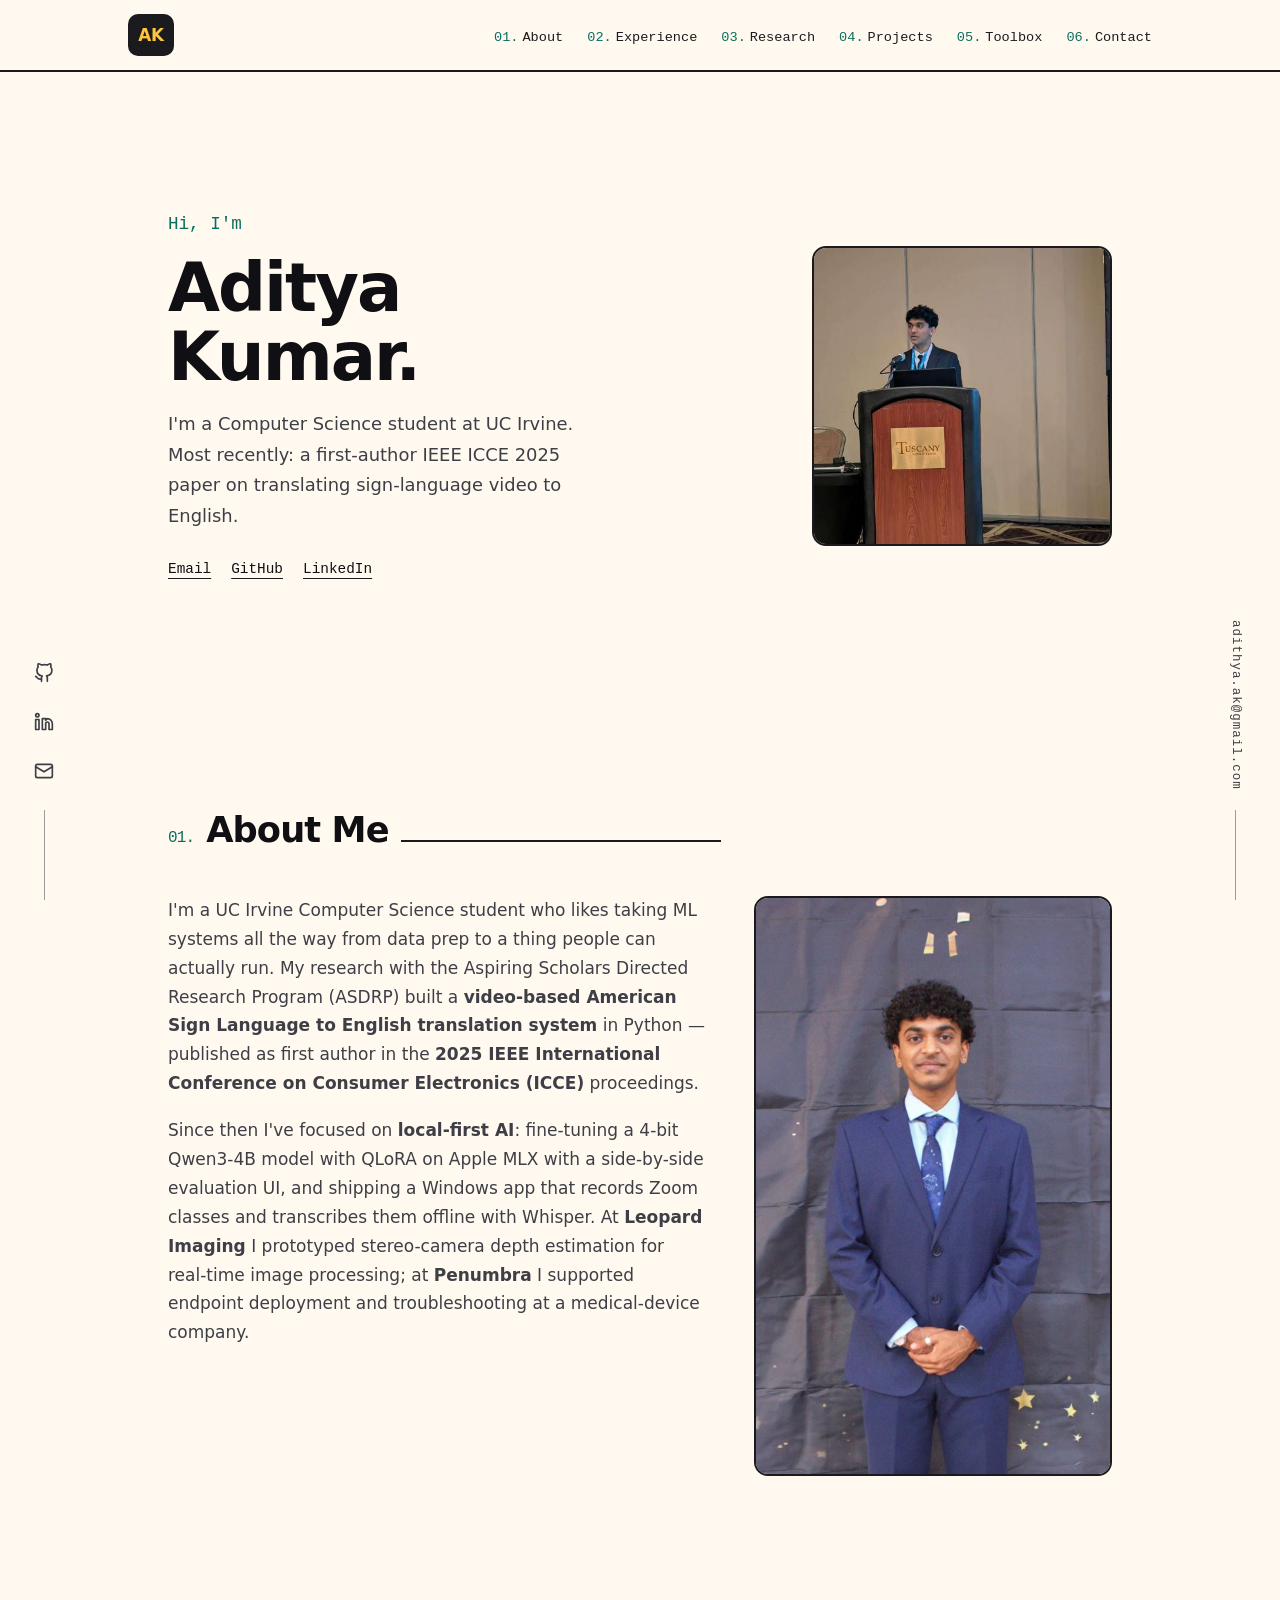
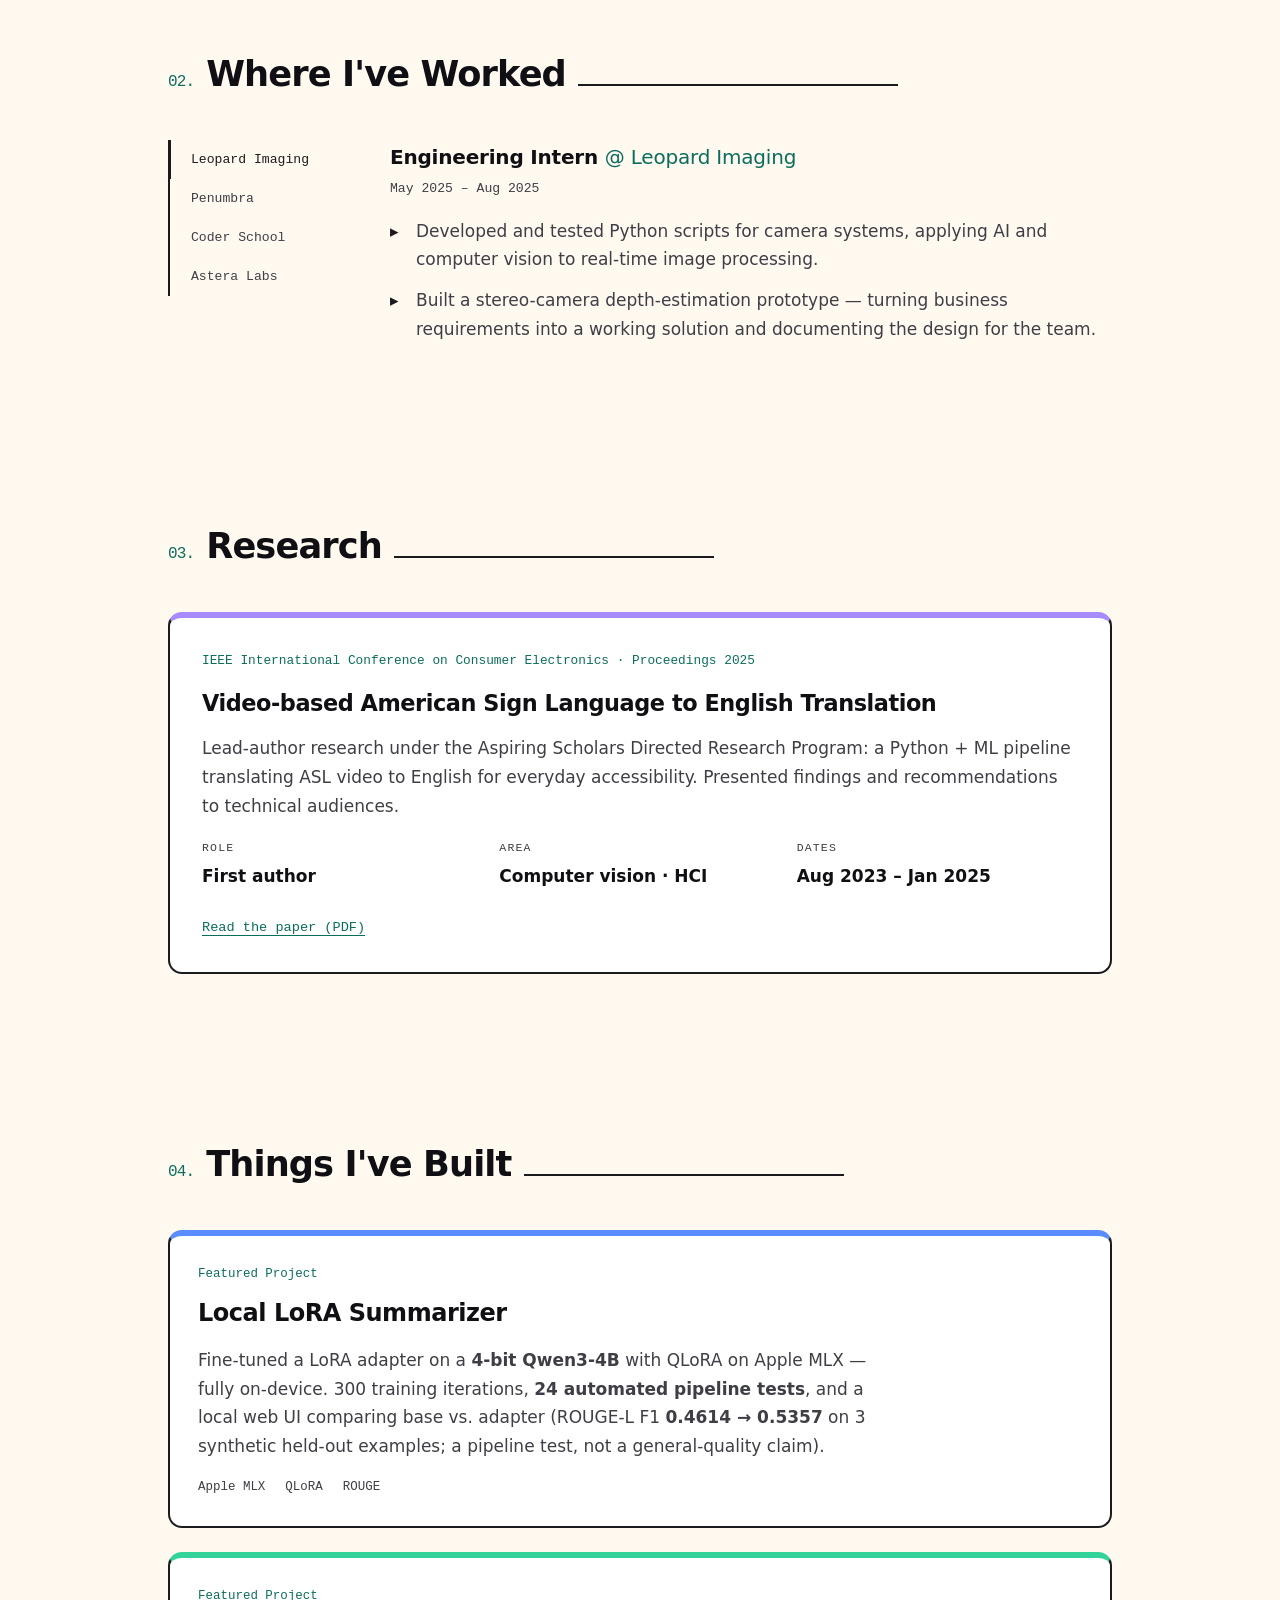
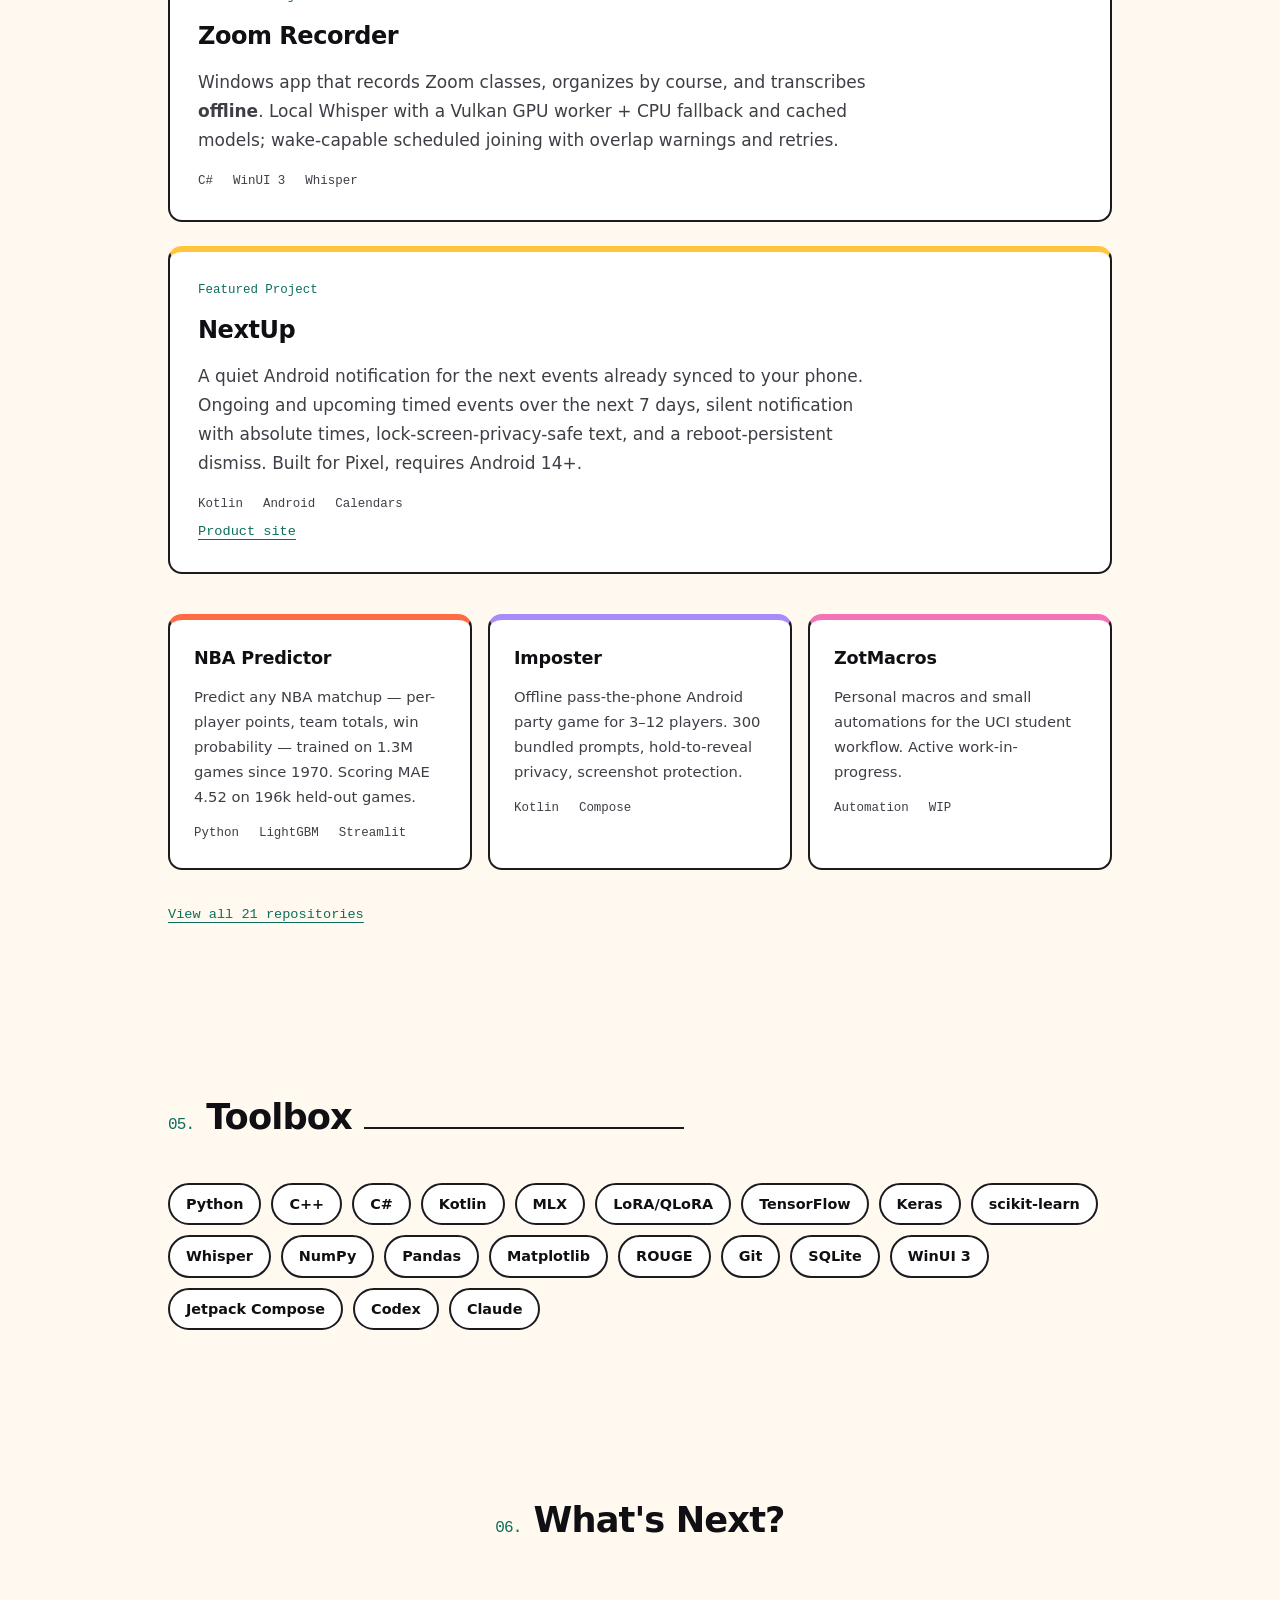
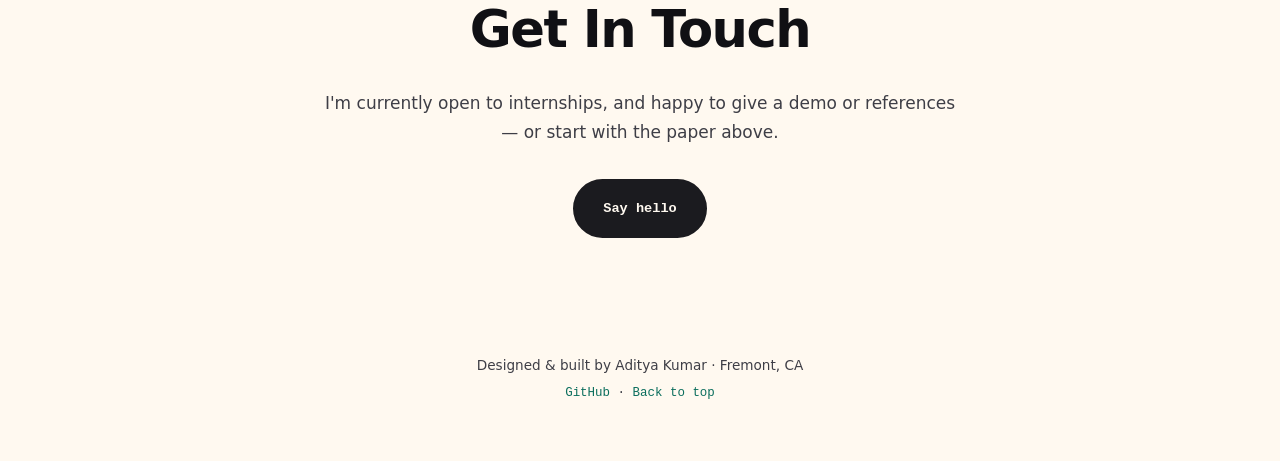
==== commit 5f24fd20: "Remove phone number and resume from public site" ====
--- a/index.html
+++ b/index.html
@@ -29,9 +29,6 @@
           <li><a href="#skills"><span>05.</span>Toolbox</a></li>
           <li><a href="#contact"><span>06.</span>Contact</a></li>
         </ol>
-        <div class="menu-foot">
-          <a class="resume-btn" href="assets/Aditya-Kumar-Resume.pdf" download>Resume</a>
-        </div>
       </div>
     </nav>
   </header>
@@ -57,7 +54,6 @@
           <a href="mailto:adithya.ak@gmail.com">Email</a>
           <a href="https://github.com/adityatheperson" target="_blank" rel="noopener">GitHub</a>
           <a href="https://www.linkedin.com/in/aditya-kumar-uci" target="_blank" rel="noopener">LinkedIn</a>
-          <a href="assets/Aditya-Kumar-Resume.pdf" download>Resume</a>
         </p>
       </div>
       <figure class="hero-photo">
@@ -192,14 +188,13 @@
       <p>I'm currently open to internships, and happy to give a demo or references — or start with the paper above.</p>
       <div class="hero-cta center">
         <a class="btn-solid" href="mailto:adithya.ak@gmail.com">Say hello</a>
-        <a class="btn-outline" href="tel:+19255686825">(925) 568-6825</a>
       </div>
     </section>
   </main>
 
   <footer>
     <p>Designed &amp; built by Aditya Kumar · Fremont, CA</p>
-    <p class="mono"><a href="https://github.com/adityatheperson" target="_blank" rel="noopener">GitHub</a> · <a href="assets/Aditya-Kumar-Resume.pdf" download>Resume</a> · <a href="#top">Back to top</a></p>
+    <p class="mono"><a href="https://github.com/adityatheperson" target="_blank" rel="noopener">GitHub</a> · <a href="#top">Back to top</a></p>
   </footer>
 
   <script src="assets/js/main.js" defer></script>
